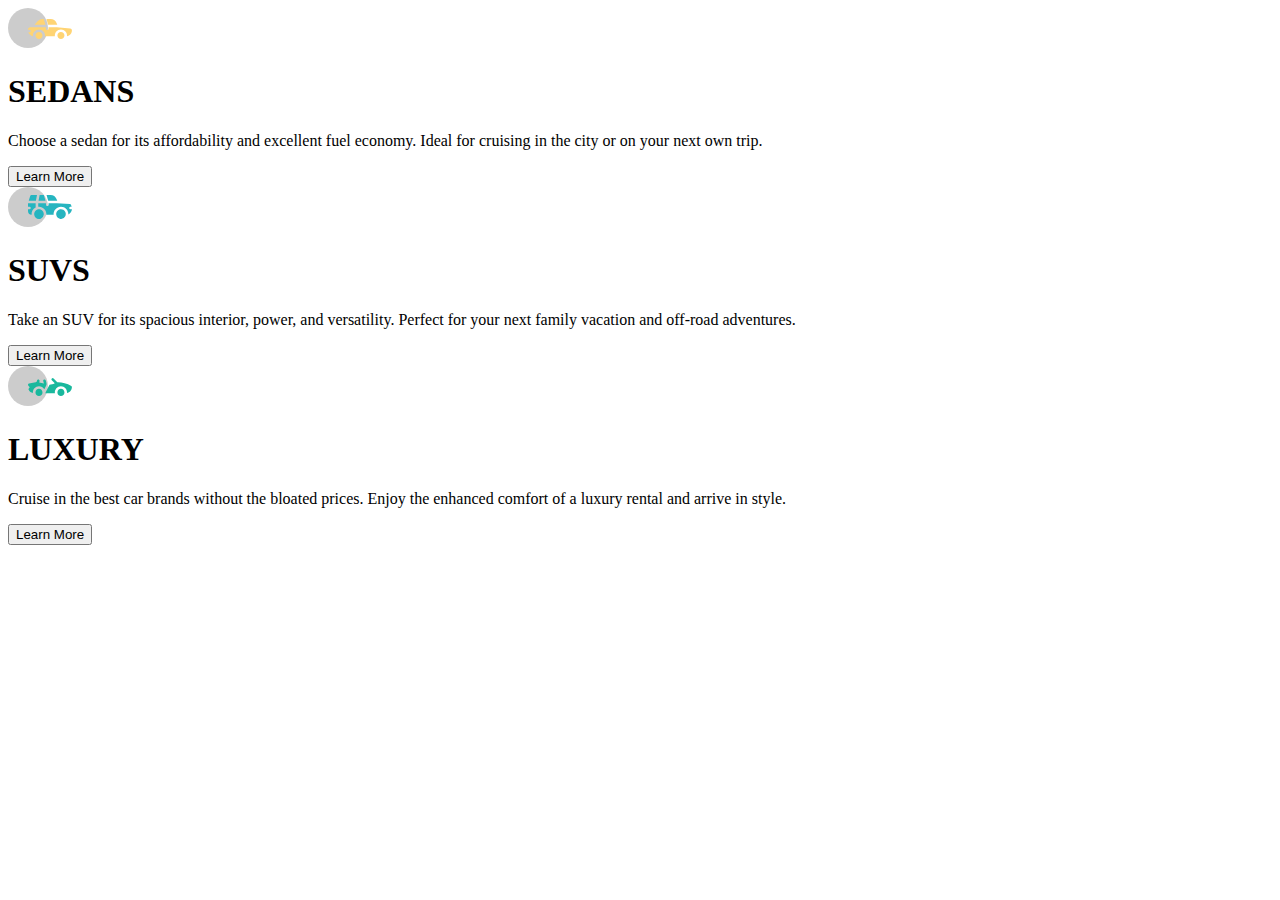
==== index_1.html @ 677cd822 "Add files via upload" ====
<!DOCTYPE html>
<html lang="en" dir="ltr">
  <head>
    <meta charset="utf-8">
    <title>MaxDev</title>
    <link rel="icon" href="imsges/favicon-32x32.png">
    <link rel="stylesheet" href="css/styles_1.css">
    <link rel="preconnect" href="https://fonts.google.com/specimen/Lexend+Deca"> <link rel="preconnect" href="https://fonts.google.com/specimen/Big+Shoulders+Display"> <link rel="preconnect" href="https://fonts.googleapis.com">
<link rel="preconnect" href="https://fonts.gstatic.com" crossorigin>
<link href="https://fonts.googleapis.com/css2?family=Big+Shoulders+Display:wght@600&family=Lexend+Deca:wght@300&display=swap" rel="stylesheet">
  </head>
  <body>
<div class="main">
  <div class="main_1">
    <svg class="svg"width="64" height="40" xmlns="http://www.w3.org/2000/svg"><g fill="none" fill-rule="evenodd"><circle fill="#000" opacity=".201" cx="20" cy="20" r="20"/><path d="M52.936 24.11c1.942 0 3.517 1.542 3.517 3.445 0 1.903-1.575 3.445-3.517 3.445s-3.516-1.542-3.516-3.445c0-1.903 1.574-3.445 3.516-3.445zm-21.957 0c1.942 0 3.517 1.542 3.517 3.445 0 1.903-1.575 3.445-3.517 3.445s-3.516-1.542-3.516-3.445c0-1.903 1.574-3.445 3.516-3.445zm6.948-4.848v1.429c0 .716.61 1.293 1.348 1.259a1.295 1.295 0 001.225-1.295v-1.393h8.256l13.483 1.313c.956.093 1.676.881 1.676 1.814 0 2.89-2.126 5.303-4.926 5.819.397-3.557-2.458-6.62-6.053-6.62-3.646 0-6.504 3.14-6.039 6.723h-9.879c.466-3.588-2.397-6.722-6.039-6.722-3.595 0-6.45 3.062-6.052 6.62-2.14-.398-3.916-1.912-4.61-3.931h1.142c.731 0 1.32-.598 1.285-1.322-.033-.678-.629-1.2-1.322-1.2H20v-.251c0-1.274 1.066-2.243 2.306-2.243h15.62zM42.59 11c2.645 0 4.99 1.556 5.972 3.963l.726 1.779H40.17L38.413 11h4.178zm-6.865 0l1.758 5.741H26.505l3.357-3.654A6.502 6.502 0 0134.644 11h1.082z" fill="#FFD473" fill-rule="nonzero"/></g></svg>
<h1>SEDANS</h1>
    <p>Choose a sedan for its affordability and excellent fuel economy. Ideal for cruising in the city or on your next own trip.</p>
    <form class="" action="D:\Трусковец\New progect\new_project_3\index.html" method="post">
      <button class="button" typ name="button">Learn More</button>
    </form>
  </div>
  <div class="main_2">
    <svg class="svg" width="64" height="40" xmlns="http://www.w3.org/2000/svg"><g fill="none" fill-rule="evenodd"><circle fill="#000" opacity=".201" cx="20" cy="20" r="20"/><path d="M31.002 22.358c2.917 0 5.18 2.593 4.762 5.506a4.828 4.828 0 01-2.962 3.778 4.797 4.797 0 01-5.3-1.165c-1.188-1.26-1.235-2.613-1.263-2.613-.42-2.924 1.857-5.506 4.763-5.506zm22 0c3.457 0 5.798 3.567 4.41 6.744A4.816 4.816 0 0152.3 31.94a4.826 4.826 0 01-4.06-4.077c-.42-2.915 1.846-5.506 4.762-5.506zm-15.04-6.083v1.462a1.29 1.29 0 001.352 1.29c.693-.033 1.227-.631 1.227-1.326v-1.426h8.3l13.056.716a1.29 1.29 0 011.164.917c.27.895.446 1.477.563 1.87h-1.047c-.694 0-1.291.534-1.324 1.228a1.29 1.29 0 001.288 1.352h1.445c-.164 2.225-1.57 4.193-3.6 5.05.13-4.212-3.255-7.63-7.384-7.63-4.317 0-7.762 3.718-7.358 8.086h-7.285c.43-4.655-3.503-8.531-8.131-8.046v-3.543h7.734zm-10.312 0v4.308a7.4 7.4 0 00-4.006 7.274 3.874 3.874 0 01-3.642-3.864v-1.635h1.46a1.29 1.29 0 000-2.58h-1.461v-3.213l.003-.29h7.646zm14.986-8.196c2.65 0 5 1.592 5.984 4.055l.63 1.579a5.525 5.525 0 01-.065-.004l-.026-.002-.034-.002-.022-.002a4.178 4.178 0 00-.224-.006l-.098-.001h-.039l-.136-.001h-.052l-.326-.001H40.211L38.528 8.08zm-13.632 0l-1.122 5.616h-7.144l1.47-4.71a1.29 1.29 0 011.231-.906h5.565zm6.832 0l1.683 5.615h-7.007l1.121-5.615h4.203z" fill="#26B5C0" fill-rule="nonzero"/></g></svg>
<h1>SUVS</h1>
<p>Take an SUV for its spacious interior, power, and versatility. Perfect for your next family vacation and off-road adventures.</p>
<form class="" action="D:\Трусковец\New progect\new_project_3\index.html" method="post">
  <button class="button" typ name="button">Learn More</button>
</form>
  </div>
  <div class="main_3">
    <svg class="svg" width="64" height="40" xmlns="http://www.w3.org/2000/svg"><g fill="none" fill-rule="evenodd"><circle fill="#000" opacity=".201" cx="20" cy="20" r="20"/><path d="M30.98 22.835c1.941 0 3.516 1.604 3.516 3.583 0 1.978-1.575 3.582-3.517 3.582s-3.516-1.604-3.516-3.582c0-1.979 1.574-3.583 3.516-3.583zm21.956 0c1.942 0 3.517 1.604 3.517 3.583 0 1.978-1.575 3.582-3.517 3.582s-3.516-1.604-3.516-3.582c0-1.979 1.574-3.583 3.516-3.583zm-9.143-10.45a1.27 1.27 0 011.819 0l3.715 3.784c4.444-.115 9.7 1.142 13.964 3.753.387.237.624.664.624 1.124 0 3.006-2.126 5.514-4.926 6.05.397-3.698-2.458-6.882-6.053-6.882-3.646 0-6.504 3.264-6.039 6.99h-9.669c.76-1.544.993-2.026 1.337-2.711l.082-.162c.421-.835 1.056-2.07 2.883-5.65 1.68-.023 3.47-.408 5.247-1.403l-2.984-3.04a1.328 1.328 0 010-1.854zm-7.68 1.064c.683-.2 1.395.202 1.592.898l.749 2.652a3.46 3.46 0 01-.247 2.51l-1.733 3.395-.216.424c-1.07-1.89-3.06-3.114-5.279-3.114-3.595 0-6.45 3.184-6.052 6.885-1.832-.347-3.414-1.537-4.278-3.276a1.331 1.331 0 01.117-1.376l.955-1.303-1.325-1.295c-.751-.735-.376-2.024.64-2.231l6.614-1.346.13-.026c.092-.019.145-.03.157-.031.314-.146 1.07-.591 1.07-1.506 0-.734.592-1.327 1.316-1.31.712.016 1.268.662 1.256 1.388a4.11 4.11 0 01-.348 1.611 22.69 22.69 0 014.7 1.146l-.7-2.473a1.314 1.314 0 01.882-1.622z" fill="#19B89D" fill-rule="nonzero"/></g></svg>
<h1>LUXURY</h1>
    <p>Cruise in the best car brands without the bloated prices. Enjoy the enhanced comfort of a luxury rental and arrive in style.</p>
    <form class="" action="D:\Трусковец\New progect\new_project_3\index.html" method="post">
      <button class="button" typ name="button">Learn More</button>
    </form>
  </div>
</div>
  </body>
</html>
  </body>
</html>
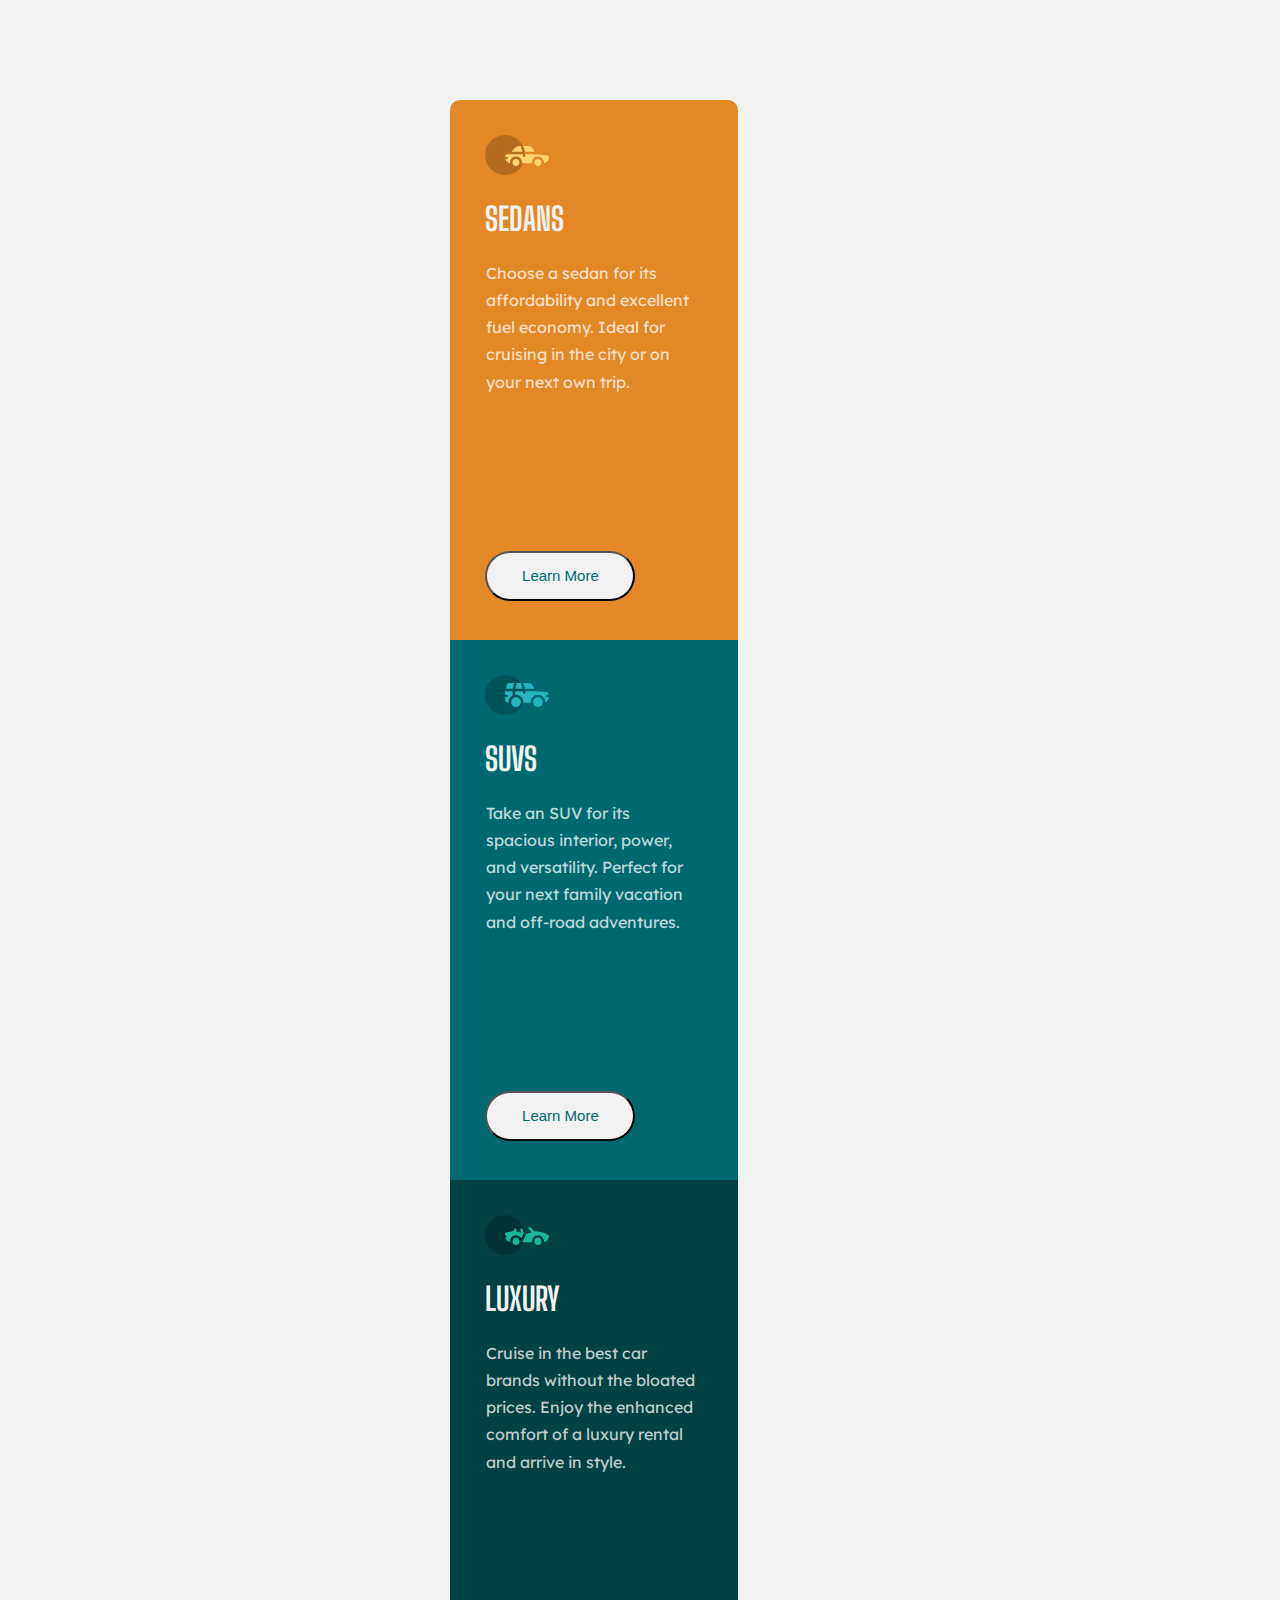
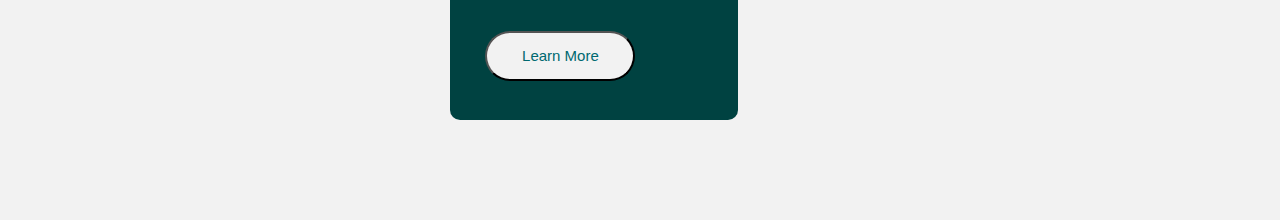
==== commit d8a0ba8f: "Update index_1.html" ====
--- a/index_1.html
+++ b/index_1.html
@@ -3,8 +3,8 @@
   <head>
     <meta charset="utf-8">
     <title>MaxDev</title>
-    <link rel="icon" href="imsges/favicon-32x32.png">
-    <link rel="stylesheet" href="css/styles_1.css">
+    <link rel="icon" href="favicon-32x32.png">
+    <link rel="stylesheet" href="styles_1.css">
     <link rel="preconnect" href="https://fonts.google.com/specimen/Lexend+Deca"> <link rel="preconnect" href="https://fonts.google.com/specimen/Big+Shoulders+Display"> <link rel="preconnect" href="https://fonts.googleapis.com">
 <link rel="preconnect" href="https://fonts.gstatic.com" crossorigin>
 <link href="https://fonts.googleapis.com/css2?family=Big+Shoulders+Display:wght@600&family=Lexend+Deca:wght@300&display=swap" rel="stylesheet">
@@ -15,7 +15,7 @@
     <svg class="svg"width="64" height="40" xmlns="http://www.w3.org/2000/svg"><g fill="none" fill-rule="evenodd"><circle fill="#000" opacity=".201" cx="20" cy="20" r="20"/><path d="M52.936 24.11c1.942 0 3.517 1.542 3.517 3.445 0 1.903-1.575 3.445-3.517 3.445s-3.516-1.542-3.516-3.445c0-1.903 1.574-3.445 3.516-3.445zm-21.957 0c1.942 0 3.517 1.542 3.517 3.445 0 1.903-1.575 3.445-3.517 3.445s-3.516-1.542-3.516-3.445c0-1.903 1.574-3.445 3.516-3.445zm6.948-4.848v1.429c0 .716.61 1.293 1.348 1.259a1.295 1.295 0 001.225-1.295v-1.393h8.256l13.483 1.313c.956.093 1.676.881 1.676 1.814 0 2.89-2.126 5.303-4.926 5.819.397-3.557-2.458-6.62-6.053-6.62-3.646 0-6.504 3.14-6.039 6.723h-9.879c.466-3.588-2.397-6.722-6.039-6.722-3.595 0-6.45 3.062-6.052 6.62-2.14-.398-3.916-1.912-4.61-3.931h1.142c.731 0 1.32-.598 1.285-1.322-.033-.678-.629-1.2-1.322-1.2H20v-.251c0-1.274 1.066-2.243 2.306-2.243h15.62zM42.59 11c2.645 0 4.99 1.556 5.972 3.963l.726 1.779H40.17L38.413 11h4.178zm-6.865 0l1.758 5.741H26.505l3.357-3.654A6.502 6.502 0 0134.644 11h1.082z" fill="#FFD473" fill-rule="nonzero"/></g></svg>
 <h1>SEDANS</h1>
     <p>Choose a sedan for its affordability and excellent fuel economy. Ideal for cruising in the city or on your next own trip.</p>
-    <form class="" action="D:\Трусковец\New progect\new_project_3\index.html" method="post">
+    <form class="" action="index.html" method="post">
       <button class="button" typ name="button">Learn More</button>
     </form>
   </div>
@@ -23,7 +23,7 @@
     <svg class="svg" width="64" height="40" xmlns="http://www.w3.org/2000/svg"><g fill="none" fill-rule="evenodd"><circle fill="#000" opacity=".201" cx="20" cy="20" r="20"/><path d="M31.002 22.358c2.917 0 5.18 2.593 4.762 5.506a4.828 4.828 0 01-2.962 3.778 4.797 4.797 0 01-5.3-1.165c-1.188-1.26-1.235-2.613-1.263-2.613-.42-2.924 1.857-5.506 4.763-5.506zm22 0c3.457 0 5.798 3.567 4.41 6.744A4.816 4.816 0 0152.3 31.94a4.826 4.826 0 01-4.06-4.077c-.42-2.915 1.846-5.506 4.762-5.506zm-15.04-6.083v1.462a1.29 1.29 0 001.352 1.29c.693-.033 1.227-.631 1.227-1.326v-1.426h8.3l13.056.716a1.29 1.29 0 011.164.917c.27.895.446 1.477.563 1.87h-1.047c-.694 0-1.291.534-1.324 1.228a1.29 1.29 0 001.288 1.352h1.445c-.164 2.225-1.57 4.193-3.6 5.05.13-4.212-3.255-7.63-7.384-7.63-4.317 0-7.762 3.718-7.358 8.086h-7.285c.43-4.655-3.503-8.531-8.131-8.046v-3.543h7.734zm-10.312 0v4.308a7.4 7.4 0 00-4.006 7.274 3.874 3.874 0 01-3.642-3.864v-1.635h1.46a1.29 1.29 0 000-2.58h-1.461v-3.213l.003-.29h7.646zm14.986-8.196c2.65 0 5 1.592 5.984 4.055l.63 1.579a5.525 5.525 0 01-.065-.004l-.026-.002-.034-.002-.022-.002a4.178 4.178 0 00-.224-.006l-.098-.001h-.039l-.136-.001h-.052l-.326-.001H40.211L38.528 8.08zm-13.632 0l-1.122 5.616h-7.144l1.47-4.71a1.29 1.29 0 011.231-.906h5.565zm6.832 0l1.683 5.615h-7.007l1.121-5.615h4.203z" fill="#26B5C0" fill-rule="nonzero"/></g></svg>
 <h1>SUVS</h1>
 <p>Take an SUV for its spacious interior, power, and versatility. Perfect for your next family vacation and off-road adventures.</p>
-<form class="" action="D:\Трусковец\New progect\new_project_3\index.html" method="post">
+<form class="" action="index.html" method="post">
   <button class="button" typ name="button">Learn More</button>
 </form>
   </div>
@@ -31,7 +31,7 @@
     <svg class="svg" width="64" height="40" xmlns="http://www.w3.org/2000/svg"><g fill="none" fill-rule="evenodd"><circle fill="#000" opacity=".201" cx="20" cy="20" r="20"/><path d="M30.98 22.835c1.941 0 3.516 1.604 3.516 3.583 0 1.978-1.575 3.582-3.517 3.582s-3.516-1.604-3.516-3.582c0-1.979 1.574-3.583 3.516-3.583zm21.956 0c1.942 0 3.517 1.604 3.517 3.583 0 1.978-1.575 3.582-3.517 3.582s-3.516-1.604-3.516-3.582c0-1.979 1.574-3.583 3.516-3.583zm-9.143-10.45a1.27 1.27 0 011.819 0l3.715 3.784c4.444-.115 9.7 1.142 13.964 3.753.387.237.624.664.624 1.124 0 3.006-2.126 5.514-4.926 6.05.397-3.698-2.458-6.882-6.053-6.882-3.646 0-6.504 3.264-6.039 6.99h-9.669c.76-1.544.993-2.026 1.337-2.711l.082-.162c.421-.835 1.056-2.07 2.883-5.65 1.68-.023 3.47-.408 5.247-1.403l-2.984-3.04a1.328 1.328 0 010-1.854zm-7.68 1.064c.683-.2 1.395.202 1.592.898l.749 2.652a3.46 3.46 0 01-.247 2.51l-1.733 3.395-.216.424c-1.07-1.89-3.06-3.114-5.279-3.114-3.595 0-6.45 3.184-6.052 6.885-1.832-.347-3.414-1.537-4.278-3.276a1.331 1.331 0 01.117-1.376l.955-1.303-1.325-1.295c-.751-.735-.376-2.024.64-2.231l6.614-1.346.13-.026c.092-.019.145-.03.157-.031.314-.146 1.07-.591 1.07-1.506 0-.734.592-1.327 1.316-1.31.712.016 1.268.662 1.256 1.388a4.11 4.11 0 01-.348 1.611 22.69 22.69 0 014.7 1.146l-.7-2.473a1.314 1.314 0 01.882-1.622z" fill="#19B89D" fill-rule="nonzero"/></g></svg>
 <h1>LUXURY</h1>
     <p>Cruise in the best car brands without the bloated prices. Enjoy the enhanced comfort of a luxury rental and arrive in style.</p>
-    <form class="" action="D:\Трусковец\New progect\new_project_3\index.html" method="post">
+    <form class="" action="index.html" method="post">
       <button class="button" typ name="button">Learn More</button>
     </form>
   </div>
--- a/styles_1.css
+++ b/styles_1.css
@@ -0,0 +1,89 @@
+body {
+  background-color: hsl(0, 0%, 95%);
+
+
+  font-family: 'Lexend Deca', sans-serif;
+}
+
+h1 {
+  font-weight: bold;
+  font-family: 'Big Shoulders Display', cursive;
+  color: hsl(0, 0%, 95%);
+  margin-left: 35px;
+}
+
+p {
+  color: hsla(0, 0%, 100%, 0.75);
+  font-family: 'Lexend Deca', sans-serif;
+  font-weight: 400;
+  width: 75%;
+  margin: 20px auto;
+  line-height: 1.7;
+  ;
+}
+
+.svg {
+  margin-left: 35px;
+  margin-top: 35px;
+}
+
+.main {
+  display:block;
+  border-radius: 10px;
+  width: 30%;
+  height: auto;
+
+  margin: 100px auto 100px;
+
+}
+
+.main_1 {
+  border-top-left-radius: 10px;
+  border-top-right-radius: 10px;
+  display: block;
+  background-color: hsl(31, 77%, 52%);
+  width: 288px;
+  height: 540px;
+  left: 0;
+
+  border-radius: 10px 10px 0 0;
+}
+
+.button {
+  background-color: hsl(0, 0%, 95%);
+  border-radius: 30px;
+  width: 150px;
+  height: 50px;
+
+  weight:400px;
+  font-size: 15px;
+  color: hsl(184, 100%, 22%);
+  margin-left: 35px;
+  margin-top: 135px;
+}
+
+.button:hover {
+  border: solid:6px;
+  border-color: hsl(0, 0%, 95%);
+  color: hsl(0, 0%, 95%);
+  background-color: inherit;
+}
+
+.main_2 {
+  display: block;
+  background-color: hsl(184, 100%, 22%);
+  width: 288px;
+  height: 540px;
+
+
+}
+
+.main_3 {
+  display: block;
+  background-color: hsl(179, 100%, 13%);
+  width: 288px;
+  height: 540px;
+  right: 0;
+  border-radius: 0 0 10px 10px;
+
+}
